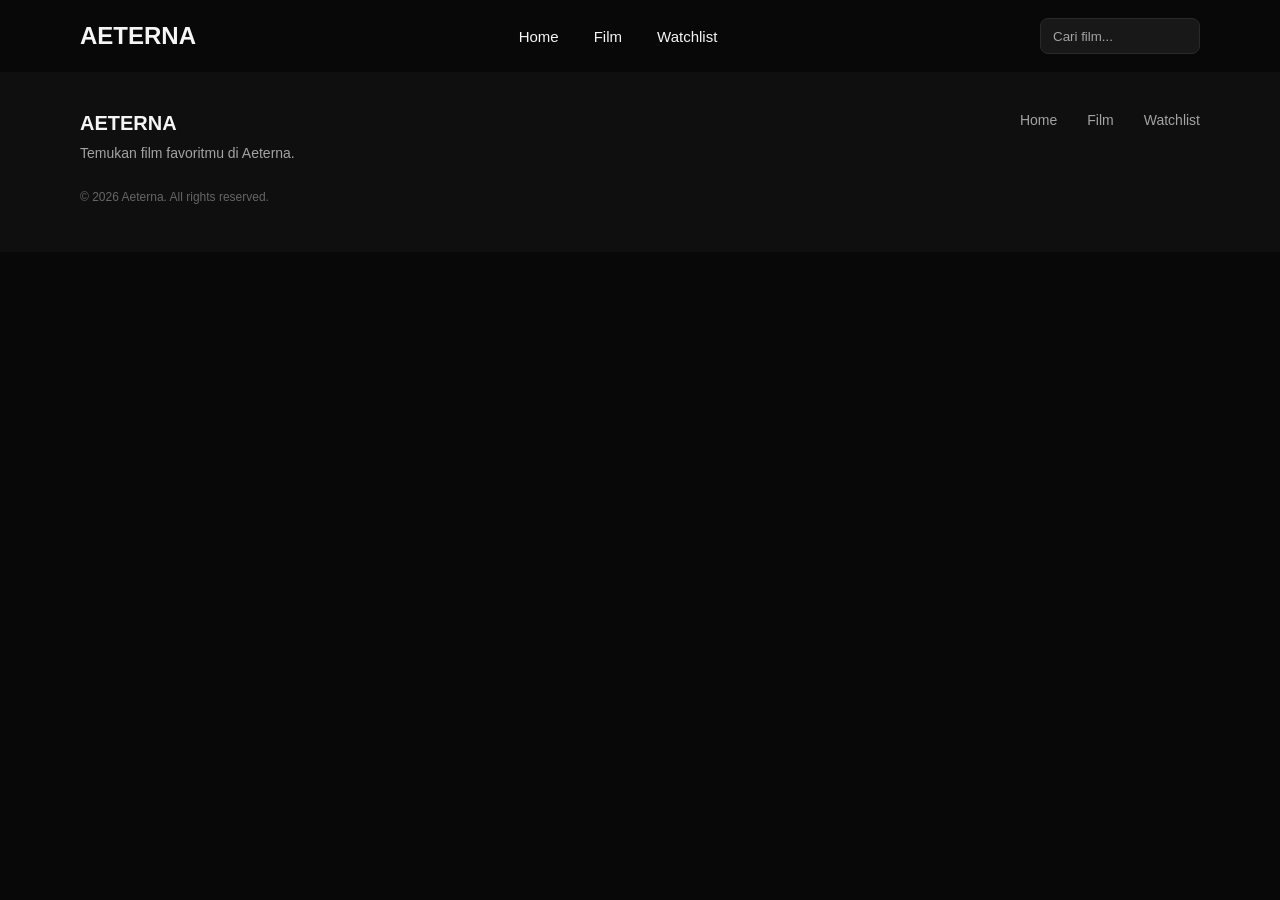
==== detail1.html @ cc994dc9 "menambahkan file detail film (sebagai template)" ====
<!DOCTYPE html>
<html lang="id">
<head>
    <meta charset="UTF-8">
    <meta name="viewport" content="width=device-width, initial-scale=1.0">
    <title>Document</title>
    <link rel="stylesheet" href="style.css">
</head>
<body>
     <header>
        <nav class="navbar">

            <a href="index.html" class="logo">
                AETERNA
            </a>

            <div class="nav-menu">
                <a href="index.html">Home</a>
                <a href="katalog.html">Film</a>
                <a href="watchlist.html">Watchlist</a>
            </div>

            <div class="nav-actions">
                <label for="navSearch" class="sr-only">
                    Cari film
                </label>

                <input
                    type="text"
                    id="navSearch"
                    placeholder="Cari film..."
                >
            </div>

        </nav>
    </header>

    <footer class="footer">

        <div>

            <h3>AETERNA</h3>

            <p>
                Temukan film favoritmu di Aeterna.
            </p>

        </div>


        <div class="footer-links">

            <a href="index.html">Home</a>
            <a href="katalog.html">Film</a>
            <a href="watchlist.html">Watchlist</a>

        </div>


        <p class="copyright">
            © 2026 Aeterna. All rights reserved.
        </p>

    </footer>


    <script src="script.js"></script>
</body>
</html>
---- style.css ----
* {
    margin: 0;
    padding: 0;
    box-sizing: border-box;
}

body {
    font-family: Arial, sans-serif;
    background-color: #080808;
    color: #F5F5F5;
}

/* Navbar */

.navbar {
    height: 72px;
    padding: 0 80px;

    display: flex;
    align-items: center;
    justify-content: space-between;

    background-color: #080808;
}

.logo {
    color: #F5F5F5;
    text-decoration: none;
    font-size: 24px;
    font-weight: bold;
}

.nav-menu {
    display: flex;
    gap: 35px;
}

.nav-menu a {
    color: #F5F5F5;
    text-decoration: none;
    font-size: 15px;
}

.nav-menu a:hover,
.nav-menu a.active {
    color: #FF6B2C;
}

.nav-actions input {
    width: 160px;
    height: 36px;

    padding: 0 12px;

    background-color: #181818;
    border: 1px solid #292929;
    border-radius: 8px;

    color: #F5F5F5;
    outline: none;
}

.nav-actions input::placeholder {
    color: #A3A3A3;
}

/* Hero */

.hero {
    min-height: 620px;

    display: flex;
    align-items: center;

    padding: 80px;

    background-image:
        linear-gradient(
            to right,
            rgba(8, 8, 8, 0.95),
            rgba(8, 8, 8, 0.45),
            rgba(8, 8, 8, 0.15)
        ),
        url("images/hero.jpg");

    background-size: cover;
    background-position: center;
}

.hero-content {
    max-width: 560px;
}

.hero h1 {
    font-size: 48px;
    margin-bottom: 20px;
}

.hero-info {
    display: flex;
    gap: 20px;
    margin-bottom: 20px;

    color: #A3A3A3;
}

.hero-info .rating {
    color: #FFB800;
}

.hero p {
    color: #A3A3A3;
    font-size: 16px;
    line-height: 1.7;
    margin-bottom: 30px;
}

.hero-buttons {
    display: flex;
    gap: 15px;
}

.btn-primary,
.btn-secondary {
    height: 44px;
    padding: 0 20px;

    display: flex;
    align-items: center;
    justify-content: center;

    border-radius: 8px;

    font-size: 14px;
    text-decoration: none;
    cursor: pointer;
}

.btn-primary {
    background-color: #FF6B2C;
    color: white;
}

.btn-primary:hover {
    background-color: #FF854F;
}

.btn-secondary {
    background-color: #181818;
    color: #F5F5F5;

    border: 1px solid #292929;
}

/* POPULAR FILM */

.film-section {
    padding: 70px 80px;
}

.section-header {
    margin-bottom: 25px;
}

.section-header h2 {
    font-size: 24px;
}

.film-grid {
    display: grid;

    grid-template-columns: repeat(4, 1fr);

    gap: 30px;
}

.film-card {
    background-color: #181818;
    border-radius: 10px;

    overflow: hidden;

    transition: 0.3s;
}

.film-card:hover {
    background-color: #222222;
    transform: translateY(-5px);
}

.film-card img {
    width: 100%;
    height: 380px;

    object-fit: cover;

    display: block;
}

.film-info {
    padding: 15px;
}

.film-title {
    font-size: 15px;
    font-weight: 500;

    margin-bottom: 8px;
}

.film-rating {
    color: #FFB800;
    font-size: 13px;
}


/* Footer */

.footer {
    min-height: 180px;

    padding: 40px 80px;

    background-color: #0F0F0F;

    display: grid;
    grid-template-columns: 1fr 1fr;
    gap: 20px;
}

.footer h3 {
    font-size: 20px;
    margin-bottom: 10px;
}

.footer p {
    color: #A3A3A3;
    font-size: 14px;
}

.footer-links {
    display: flex;
    justify-content: flex-end;
    gap: 30px;
}

.footer-links a {
    color: #A3A3A3;
    text-decoration: none;
    font-size: 14px;
}

.footer-links a:hover {
    color: #FF6B2C;
}

.copyright {
    grid-column: 1 / -1;
    color: #666666 !important;
    font-size: 12px !important;
}

.sr-only {
    position: absolute;

    width: 1px;
    height: 1px;

    padding: 0;
    margin: -1px;

    overflow: hidden;

    clip: rect(0, 0, 0, 0);

    white-space: nowrap;

    border: 0;
}

/* KATALOG */

.catalog-section {
    padding: 55px 80px 70px;
    min-height: 1000px;
    background-color: #080808;
}

.catalog-section h1 {
    font-size: 32px;
    margin-bottom: 10px;
}

.catalog-description {
    color: #A3A3A3;
    font-size: 15px;
    margin-bottom: 40px;
}

.catalog-controls {
    display: flex;
    gap: 20px;
    margin-bottom: 45px;
}

.catalog-controls input {
    width: 500px;
    height: 44px;

    padding: 0 16px;

    background-color: #181818;
    color: #F5F5F5;

    border: 1px solid #292929;
    border-radius: 8px;

    outline: none;

    font-size: 14px;
}

.catalog-controls input::placeholder {
    color: #A3A3A3;
}

.catalog-controls input:focus {
    border-color: #FF6B2C;
}

.catalog-controls select {
    height: 44px;

    padding: 0 16px;

    background-color: #181818;
    color: #F5F5F5;

    border: 1px solid #292929;
    border-radius: 8px;

    outline: none;

    font-size: 14px;

    cursor: pointer;
}

#genreFilter {
    width: 200px;
}

#ratingSort {
    width: 180px;
}

.catalog-controls select:focus {
    border-color: #FF6B2C;
}

#catalogFilms {
    display: grid;

    grid-template-columns: repeat(4, 1fr);

    gap: 30px;
}

#catalogFilms .film-card {
    background-color: #181818;

    border: 1px solid #292929;

    border-radius: 10px;

    overflow: hidden;

    transition: 0.3s;
}

#catalogFilms .film-card:hover {
    background-color: #222222;

    transform: translateY(-5px);

    border-color: #FF6B2C;
}

#catalogFilms .film-card img {
    width: 100%;
    height: 380px;

    object-fit: cover;

    display: block;
}

#catalogFilms .film-info {
    padding: 15px;
}

#catalogFilms .film-title {
    color: #F5F5F5;

    font-size: 15px;
    font-weight: 500;

    margin-bottom: 8px;
}

#catalogFilms .film-rating {
    color: #FFB800;

    font-size: 13px;
}

.no-result {
    grid-column: 1 / -1;

    padding: 60px;

    text-align: center;

    color: #A3A3A3;

    background-color: #181818;

    border: 1px solid #292929;
    border-radius: 10px;
}
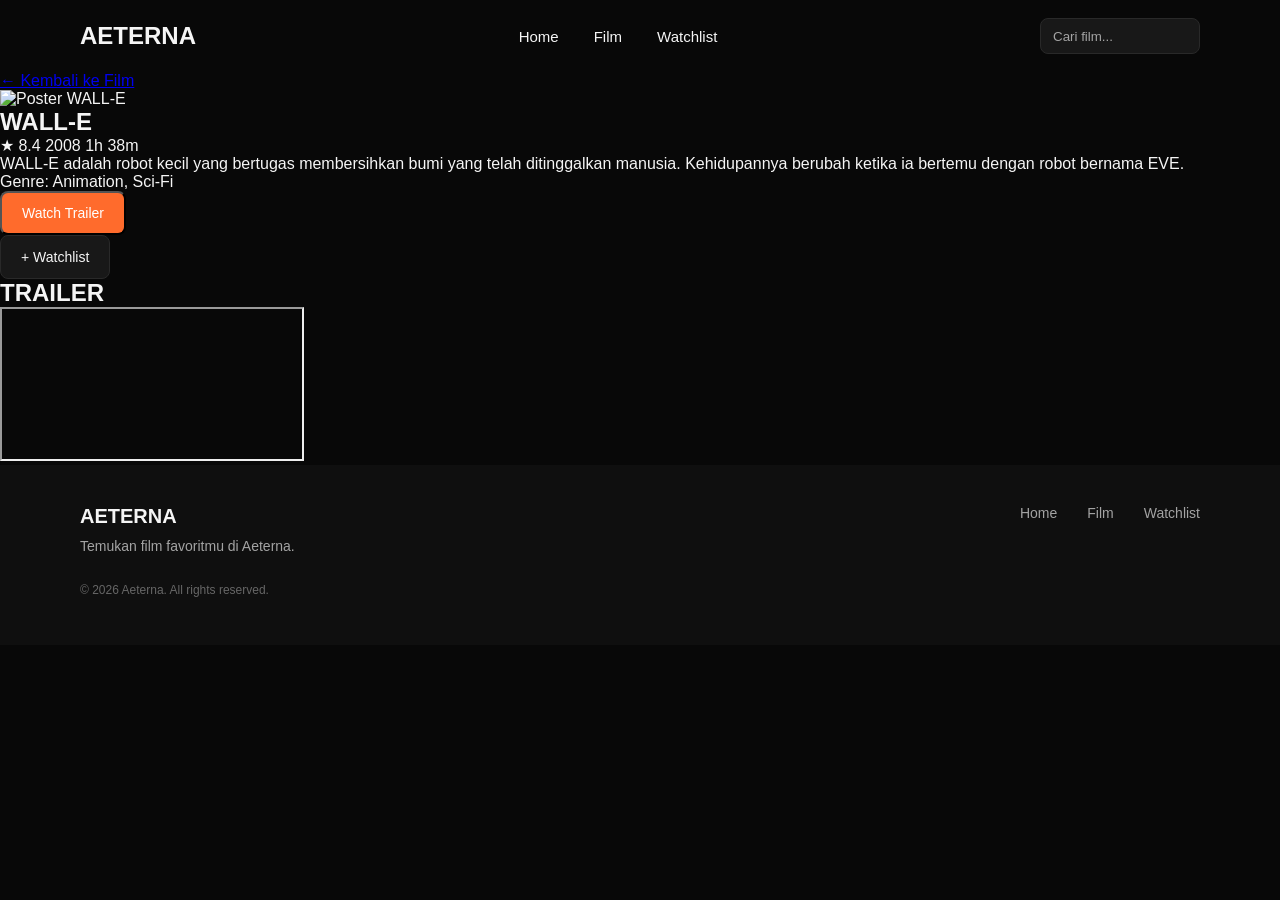
==== commit 34f93680: "menambahkan codingan untuk detail fim" ====
--- a/detail1.html
+++ b/detail1.html
@@ -35,6 +35,97 @@
         </nav>
     </header>
 
+    <main>
+
+        <section class="detail-section">
+
+            <a href="katalog.html" class="back-link">
+                ← Kembali ke Film
+            </a>
+
+
+            <div class="detail-content">
+
+                <div class="detail-poster">
+
+                    <img
+                        src="https://upload.wikimedia.org/wikipedia/id/4/4c/WALL-E_poster.jpg?utm_source=id.wikipedia.org&utm_campaign=imageinfo&utm_content=original"
+                        alt="Poster WALL-E"
+                    >
+
+                </div>
+
+                <div class="detail-info">
+
+                    <h1>WALL-E</h1>
+
+                    <div class="detail-meta">
+
+                        <span class="detail-rating">
+                            ★ 8.4
+                        </span>
+
+                        <span>2008</span>
+
+                        <span>1h 38m</span>
+
+                    </div>
+
+
+                    <p class="detail-description">
+                        WALL-E adalah robot kecil yang bertugas
+                        membersihkan bumi yang telah ditinggalkan
+                        manusia. Kehidupannya berubah ketika ia
+                        bertemu dengan robot bernama EVE.
+                    </p>
+
+
+                    <p class="detail-genre">
+                        Genre: Animation, Sci-Fi
+                    </p>
+
+
+                    <div class="detail-buttons">
+
+                        <button
+                            class="btn-primary"
+                            id="watchTrailer"
+                        >
+                            Watch Trailer
+                        </button>
+
+                        <button
+                            class="btn-secondary"
+                            id="detailWatchlist"
+                        >
+                            + Watchlist
+                        </button>
+
+                    </div>
+
+                </div>
+
+            </div>
+
+            <div class="trailer-section">
+
+                <h2>TRAILER</h2>
+
+                <div class="trailer-container">
+
+                    <iframe
+                        src="https://www.youtube.com/embed/CZ1CATNbXg0"
+                        title="WALL-E Trailer"
+                        allowfullscreen>
+                    </iframe>
+
+                </div>
+
+            </div>
+
+        </section>
+
+    </main>
     <footer class="footer">
 
         <div>
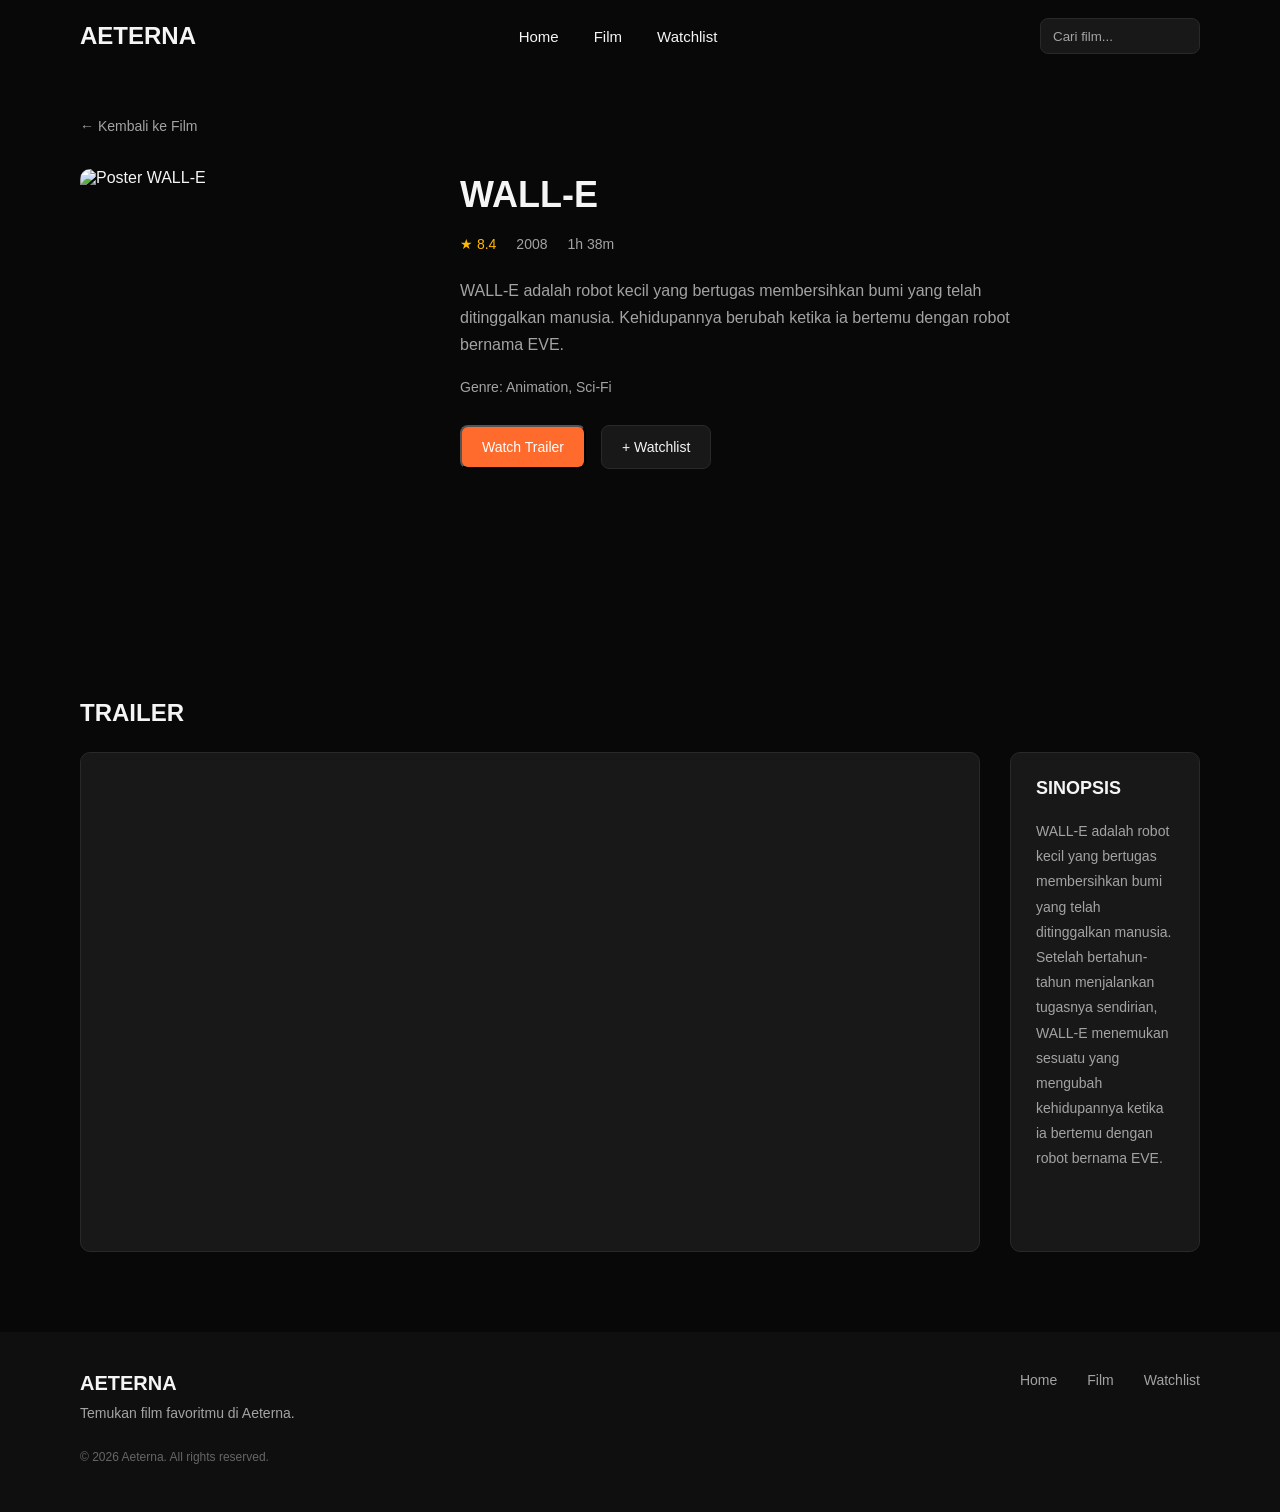
==== commit 6162e083: "membuat sinopsis film" ====
--- a/detail1.html
+++ b/detail1.html
@@ -109,19 +109,39 @@
 
             <div class="trailer-section">
 
-                <h2>TRAILER</h2>
+    <h2>TRAILER</h2>
 
-                <div class="trailer-container">
+    <div class="trailer-content">
 
-                    <iframe
-                        src="https://www.youtube.com/embed/CZ1CATNbXg0"
-                        title="WALL-E Trailer"
-                        allowfullscreen>
-                    </iframe>
+        <div class="trailer-container">
 
-                </div>
+            <iframe
+                src="https://www.youtube.com/embed/CZ1CATNbXg0"
+                title="WALL-E Trailer"
+                allowfullscreen>
+            </iframe>
 
-            </div>
+        </div>
+
+
+        <article class="synopsis">
+
+            <h3>SINOPSIS</h3>
+
+            <p>
+                WALL-E adalah robot kecil yang bertugas
+                membersihkan bumi yang telah ditinggalkan
+                manusia. Setelah bertahun-tahun menjalankan
+                tugasnya sendirian, WALL-E menemukan sesuatu
+                yang mengubah kehidupannya ketika ia bertemu
+                dengan robot bernama EVE.
+            </p>
+
+        </article>
+
+    </div>
+
+</div>
 
         </section>
 
--- a/style.css
+++ b/style.css
@@ -427,4 +427,169 @@
 
     border: 1px solid #292929;
     border-radius: 10px;
+}
+
+/* DETAIL FILM */
+
+.detail-section {
+    padding: 45px 80px 80px;
+    min-height: 1000px;
+    background-color: #080808;
+}
+
+.back-link {
+    display: inline-block;
+    margin-bottom: 35px;
+
+    color: #A3A3A3;
+    font-size: 14px;
+    text-decoration: none;
+
+    transition: 0.3s;
+}
+
+.back-link:hover {
+    color: #FF6B2C;
+}
+
+.detail-content {
+    display: grid;
+    grid-template-columns: 320px 1fr;
+
+    gap: 60px;
+
+    max-width: 1100px;
+}
+
+.detail-poster img {
+    width: 320px;
+    height: 440px;
+
+    object-fit: cover;
+    display: block;
+
+    border-radius: 10px;
+}
+
+.detail-info {
+    padding-top: 5px;
+}
+
+.detail-info h1 {
+    font-size: 36px;
+    margin-bottom: 20px;
+}
+
+.detail-meta {
+    display: flex;
+    gap: 20px;
+
+    margin-bottom: 25px;
+
+    color: #A3A3A3;
+    font-size: 14px;
+}
+
+.detail-rating {
+    color: #FFB800;
+}
+
+.detail-description {
+    max-width: 600px;
+
+    color: #A3A3A3;
+
+    font-size: 16px;
+    line-height: 1.7;
+
+    margin-bottom: 20px;
+}
+
+.detail-genre {
+    color: #A3A3A3;
+
+    font-size: 14px;
+
+    margin-bottom: 30px;
+}
+
+.detail-buttons {
+    display: flex;
+    gap: 15px;
+}
+
+.trailer-section {
+    margin-top: 90px;
+}
+
+.trailer-section h2 {
+    font-size: 24px;
+    margin-bottom: 25px;
+}
+
+.trailer-content {
+    display: grid;
+
+    grid-template-columns: 900px 1fr;
+
+    gap: 30px;
+
+    align-items: start;
+}
+
+.trailer-container {
+    width: 900px;
+    height: 500px;
+
+    background-color: #181818;
+
+    border: 1px solid #292929;
+
+    border-radius: 10px;
+
+    overflow: hidden;
+}
+
+.trailer-container iframe {
+    width: 100%;
+    height: 100%;
+
+    border: none;
+}
+
+.synopsis {
+    min-height: 500px;
+
+    padding: 25px;
+
+    background-color: #181818;
+
+    border: 1px solid #292929;
+
+    border-radius: 10px;
+}
+
+.synopsis h3 {
+    font-size: 18px;
+
+    margin-bottom: 20px;
+}
+
+.synopsis p {
+    color: #A3A3A3;
+
+    font-size: 14px;
+
+    line-height: 1.8;
+}
+
+.film-link {
+    display: block;
+
+    color: inherit;
+    text-decoration: none;
+}
+
+.film-link:hover {
+    color: inherit;
 }
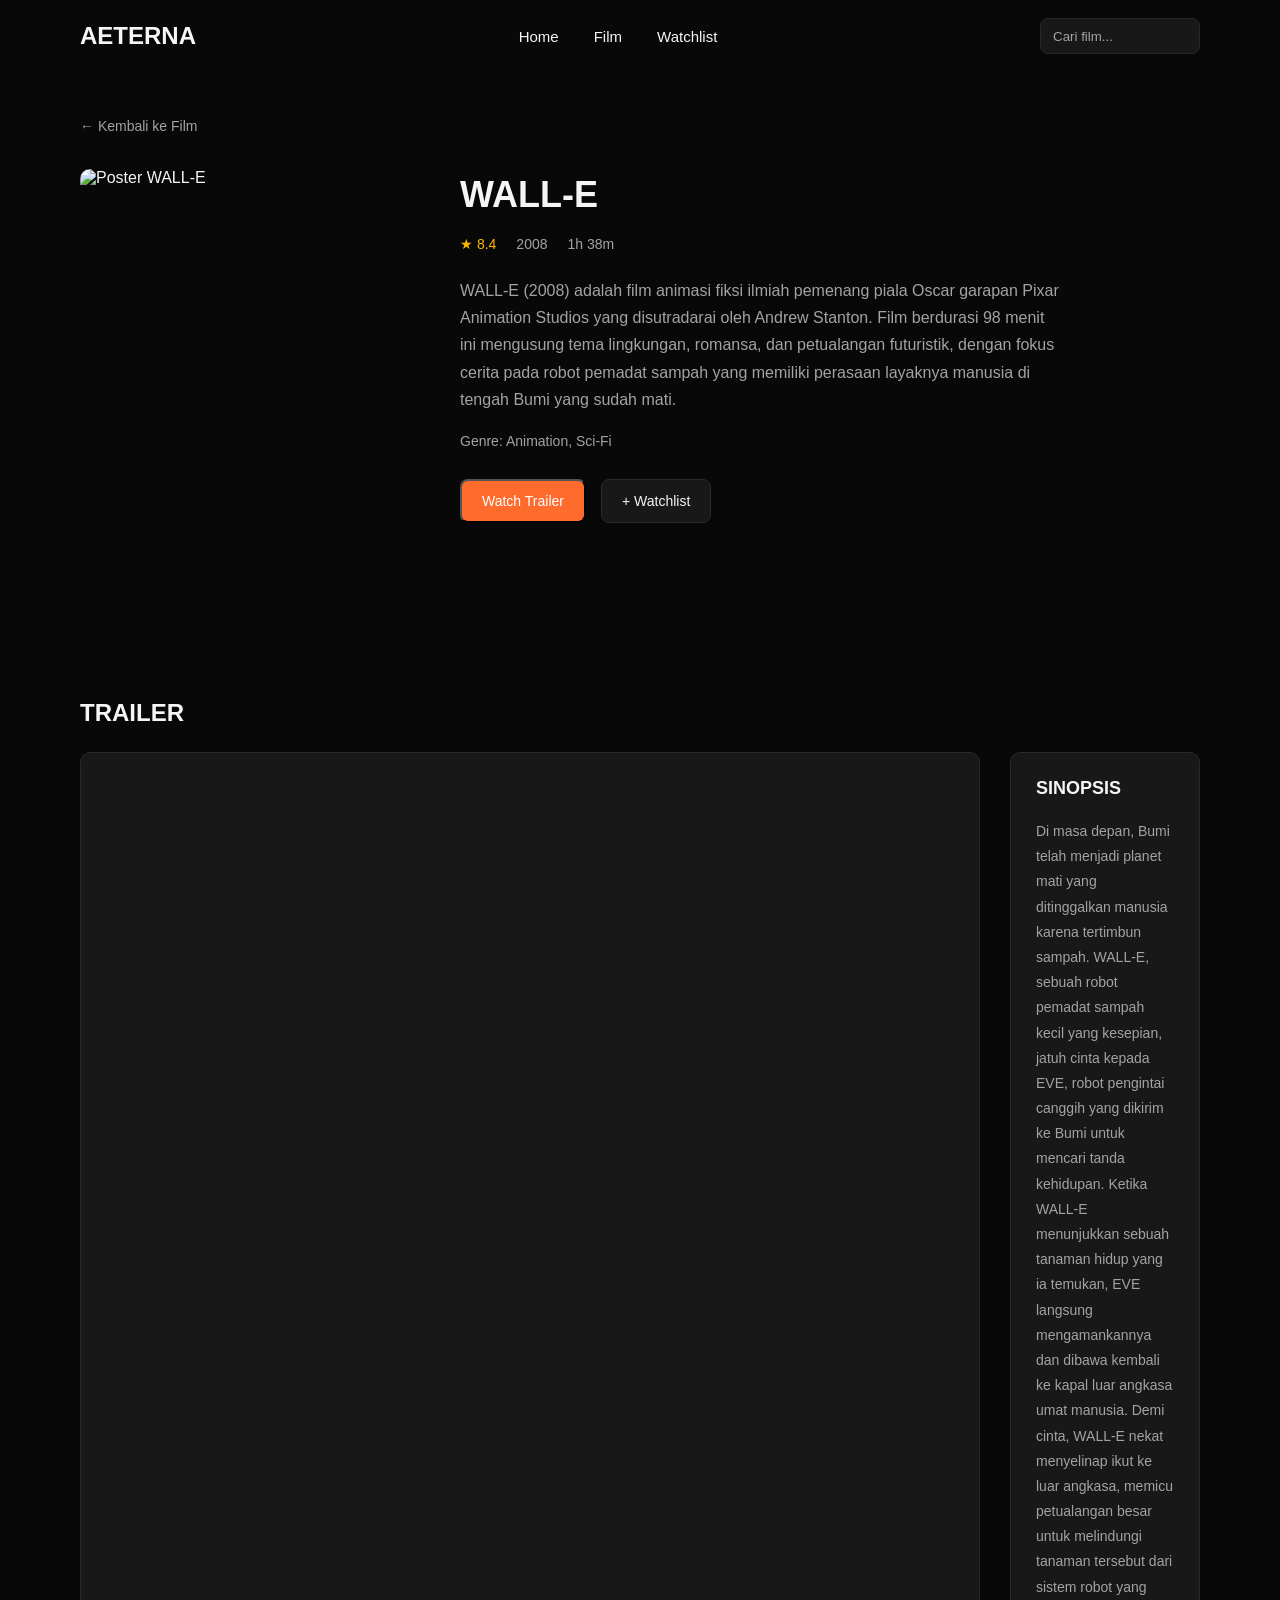
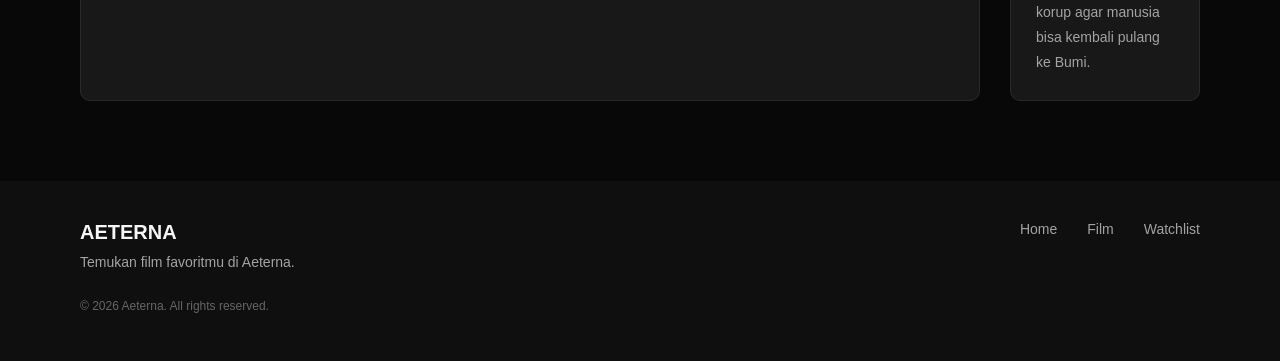
==== commit 90bf36a6: "mengedeit deskripsi dan sinopsis film dan juga css" ====
--- a/detail1.html
+++ b/detail1.html
@@ -73,10 +73,7 @@
 
 
                     <p class="detail-description">
-                        WALL-E adalah robot kecil yang bertugas
-                        membersihkan bumi yang telah ditinggalkan
-                        manusia. Kehidupannya berubah ketika ia
-                        bertemu dengan robot bernama EVE.
+                        WALL-E (2008) adalah film animasi fiksi ilmiah pemenang piala Oscar garapan Pixar Animation Studios yang disutradarai oleh Andrew Stanton. Film berdurasi 98 menit ini mengusung tema lingkungan, romansa, dan petualangan futuristik, dengan fokus cerita pada robot pemadat sampah yang memiliki perasaan layaknya manusia di tengah Bumi yang sudah mati.
                     </p>
 
 
@@ -129,12 +126,7 @@
             <h3>SINOPSIS</h3>
 
             <p>
-                WALL-E adalah robot kecil yang bertugas
-                membersihkan bumi yang telah ditinggalkan
-                manusia. Setelah bertahun-tahun menjalankan
-                tugasnya sendirian, WALL-E menemukan sesuatu
-                yang mengubah kehidupannya ketika ia bertemu
-                dengan robot bernama EVE.
+                Di masa depan, Bumi telah menjadi planet mati yang ditinggalkan manusia karena tertimbun sampah. WALL-E, sebuah robot pemadat sampah kecil yang kesepian, jatuh cinta kepada EVE, robot pengintai canggih yang dikirim ke Bumi untuk mencari tanda kehidupan. Ketika WALL-E menunjukkan sebuah tanaman hidup yang ia temukan, EVE langsung mengamankannya dan dibawa kembali ke kapal luar angkasa umat manusia. Demi cinta, WALL-E nekat menyelinap ikut ke luar angkasa, memicu petualangan besar untuk melindungi tanaman tersebut dari sistem robot yang korup agar manusia bisa kembali pulang ke Bumi.
             </p>
 
         </article>
--- a/style.css
+++ b/style.css
@@ -529,22 +529,18 @@
 
 .trailer-content {
     display: grid;
-
     grid-template-columns: 900px 1fr;
-
     gap: 30px;
-
-    align-items: start;
+    align-items: stretch;
 }
 
 .trailer-container {
     width: 900px;
-    height: 500px;
-
-    background-color: #181818;
-
-    border: 1px solid #292929;
-
+    min-height: 500px;
+
+    background-color: #181818;
+
+    border: 1px solid #292929;
     border-radius: 10px;
 
     overflow: hidden;
@@ -553,25 +549,24 @@
 .trailer-container iframe {
     width: 100%;
     height: 100%;
+    min-height: 500px;
 
     border: none;
 }
 
 .synopsis {
-    min-height: 500px;
-
     padding: 25px;
 
     background-color: #181818;
 
     border: 1px solid #292929;
-
     border-radius: 10px;
+
+    height: auto;
 }
 
 .synopsis h3 {
     font-size: 18px;
-
     margin-bottom: 20px;
 }
 
@@ -579,7 +574,6 @@
     color: #A3A3A3;
 
     font-size: 14px;
-
     line-height: 1.8;
 }
 
